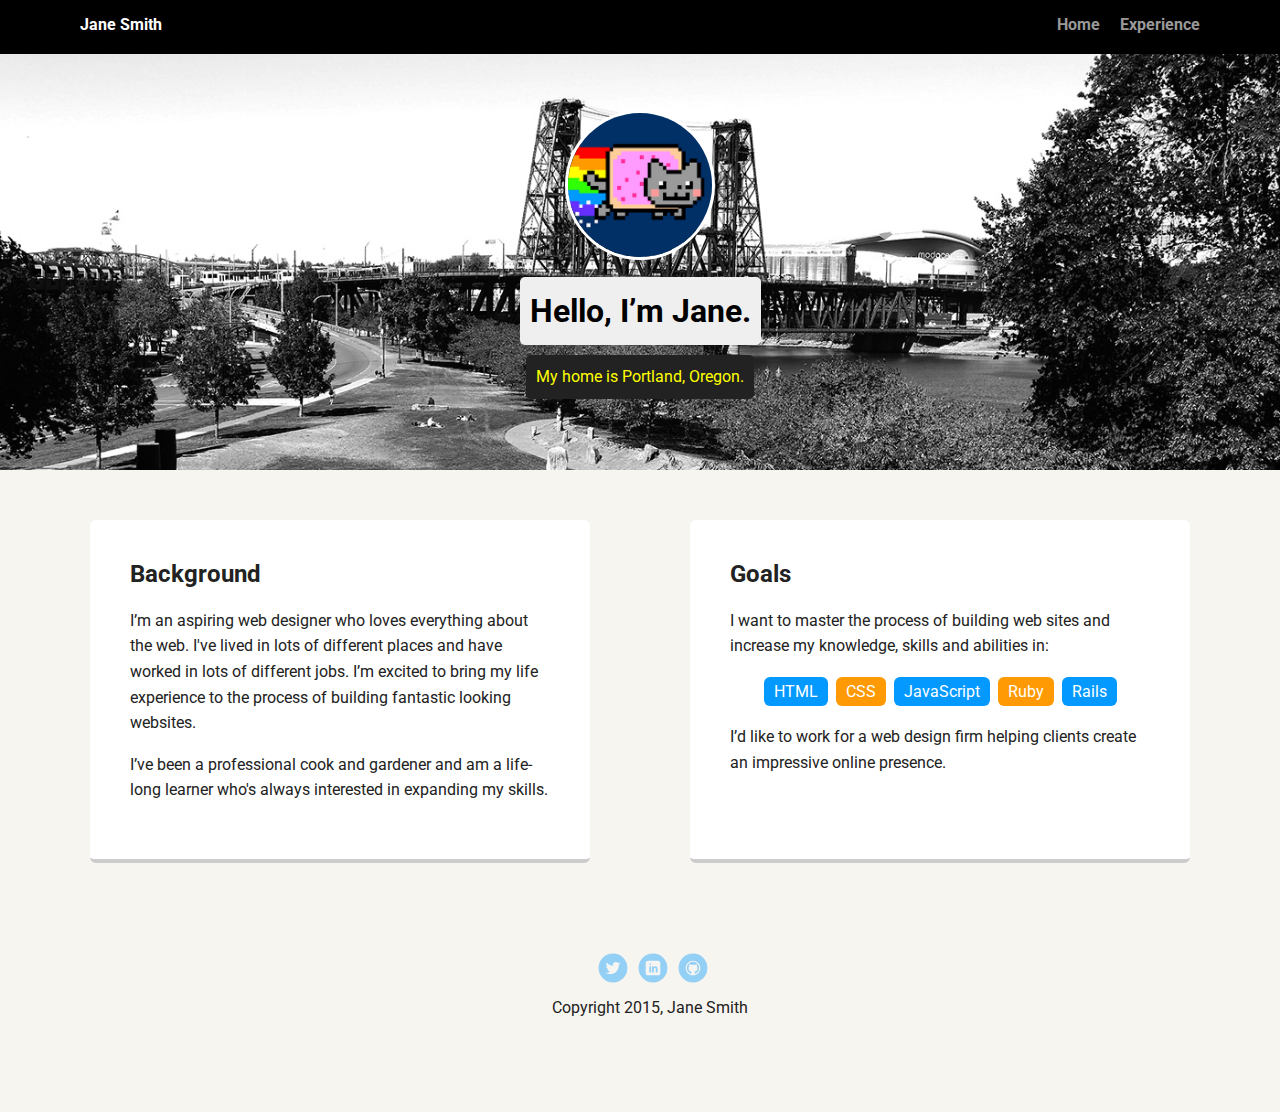
==== index.html @ 8313af24 "Added project files" ====
<!doctype html>
<html lang="en">
<head>
  <meta charset="utf-8">
  <title>Jane Smith's Profile</title>
  <meta name="viewport" content="width=device-width, initial-scale=1.0">
  <link rel="stylesheet" href="styles.css">
  <link href="https://fonts.googleapis.com/css?family=Muli%7CRoboto:400,300,500,700,900" rel="stylesheet"></head>
  <body>

    <div class="main-nav">
        <ul class="nav">
          <li class="name">Jane Smith</li>
          <li><a href="#">Home</a></li>
          <li><a href="#">Experience</a></li>
        </ul>
    </div>

    <header>
      <img src="images/me.png" alt="Drawing of Jane Smith" class="profile-image">
      <h1 class="tag name">Hello, I’m Jane.</h1>
      <p class="tag location">My home is Portland, Oregon.</p>
    </header>

    <main class="flex">
      <div class="card">
        <h2>Background</h2>
        <p>I’m an aspiring web designer who loves everything about the web. I've lived in lots of different places and have worked in lots of different jobs. I’m excited to bring my life experience to the process of building fantastic looking websites.</p>
        <p>I’ve been a professional cook and gardener and am a life-long learner who's always interested in expanding my skills.</p>
      </div> 

      <div class="card">
        <h2>Goals</h2>
        <p>I want to master the process of building web sites and increase my knowledge, skills and abilities in:</p>
        <ul class="skills">
          <li>HTML</li>
          <li>CSS</li>
          <li>JavaScript</li>
          <li>Ruby</li>
          <li>Rails</li>
        </ul>
        <p>I’d like to work for a web design firm helping clients create an impressive online presence.</p>
      </div> 

    </main>
    <footer>
      <ul>
        <li><a href="#" class="social twitter">Twitter</a></li>
        <li><a href="#" class="social linkedin">LinkedIn</a></li>
        <li><a href="#" class="social github">Github</a></li>
      </ul>
      <p class="copyright">Copyright 2015, Jane Smith</p>
    </footer>
  </body>
  </html>
---- styles.css ----
/* Global Layout Set-up */
* { 
  box-sizing: border-box;
}
  
body {
  margin: 0;
  padding: 0;
  text-align: center;
  font-family: 'Roboto', sans-serif;
  color: #222;
  background: #f7f5f0;
}
/* Link Styles */

a {
  text-decoration: none;
  color: #999;
}
a:hover {
  color: #6633ff;
}

/* Section Styles */

.main-nav {
  width: 100%;
  background: black;
  min-height: 30px;
  padding: 10px;
  position: fixed;
  text-align: center;
}
.nav {
  display: flex;
  justify-content: space-around;
  font-weight: 700;
  list-style-type: none;
  margin: 0 auto;
  padding: 0;
}

.nav .name {
    display: block;
    margin-right: auto;
    color: white;
}
.nav li {
  padding: 5px 10px 10px 10px;
}
.nav a {
  transition: all .5s;
}
.nav a:hover {
  color: white
}

header {
  text-align: center;
  background: url('images/portland.jpg') no-repeat top center ;
  background-size: cover;
  overflow: hidden;
  padding-top: 60px;
}
header {
  line-height: 1.5;
}
header .profile-image {
  margin-top: 50px;
  width: 150px;
  height: 150px;
  border-radius: 50%;
  border: 3px solid white;
  transition: all .5s;
}
header .profile-image:hover {
  transform: scale(1.2) rotate(5deg);
}
.tag {
  background-color: #efefef;
  color: black;
  padding: 10px;
  border-radius: 5px;
  display: table;
  margin: 10px auto;
} 
.location {
  background-color: #222;
  color: yellow;
}
.card {
  margin: 30px;
  padding: 20px 40px 40px;
  max-width: 500px;
  text-align: left;
  background: #fff;
  border-bottom: 4px solid #ccc;
  border-radius: 6px;
  transition: all .5s;
}
.card:hover {
  border-color: #ff99ff;
}

ul.skills {
  padding: 0;
  text-align: center;
}

.skills li {
  border-radius: 6px;
  display: inline-block;
  background: #ff9904;
  color: white;
  padding: 5px 10px;
  margin: 2px;
}

.skills li:nth-child(odd) {
  background: #0399ff;
}

footer {
  width: 100%;
  min-height: 30px;
  padding: 20px 0 40px 20px;
}

footer .copyright {
  top: -8px;
  font-size: .75em;
}

footer ul {
  list-style-type: none;
  margin: 0;
  padding: 0;
}

footer ul li {
  display: inline-block;
}

a.social {
  display: inline-block;
  text-indent: -9999px;
  margin-left: 5px;
  width: 30px;
  height: 30px;
  background-size: 30px 30px;
  opacity: .4;
  transition: all .5s;
}
a.twitter {
  background-image: url(images/twitter.svg);
}
a.linkedin {
  background-image: url(images/linkedin.svg);
}
a.github {
  background-image: url(images/github.svg);
}
a.social:hover {
  opacity: 1;
}
.clearfix {
  clear: both;
}

/* Styles for larger screens */
@media screen and (min-width: 720px) {
  
  .flex {
      display: -ms-flexbox;      /* TWEENER - IE 10 */
      display: flex; 
      max-width: 1200px;
      -ms-flex-pack: distribute;
      justify-content: space-around;
      margin: 0 auto;
  }

  header {
    min-height: 470px;
  }

  .nav {
    max-width: 1200px;
    padding: 0 30px;
  }


  main {
    padding-top: 20px;
  }

  main p {
    line-height: 1.6em;
  }

  footer {
    font-size: 1.3em;
    max-width: 1200px;
    margin: 40px auto;
  }

}
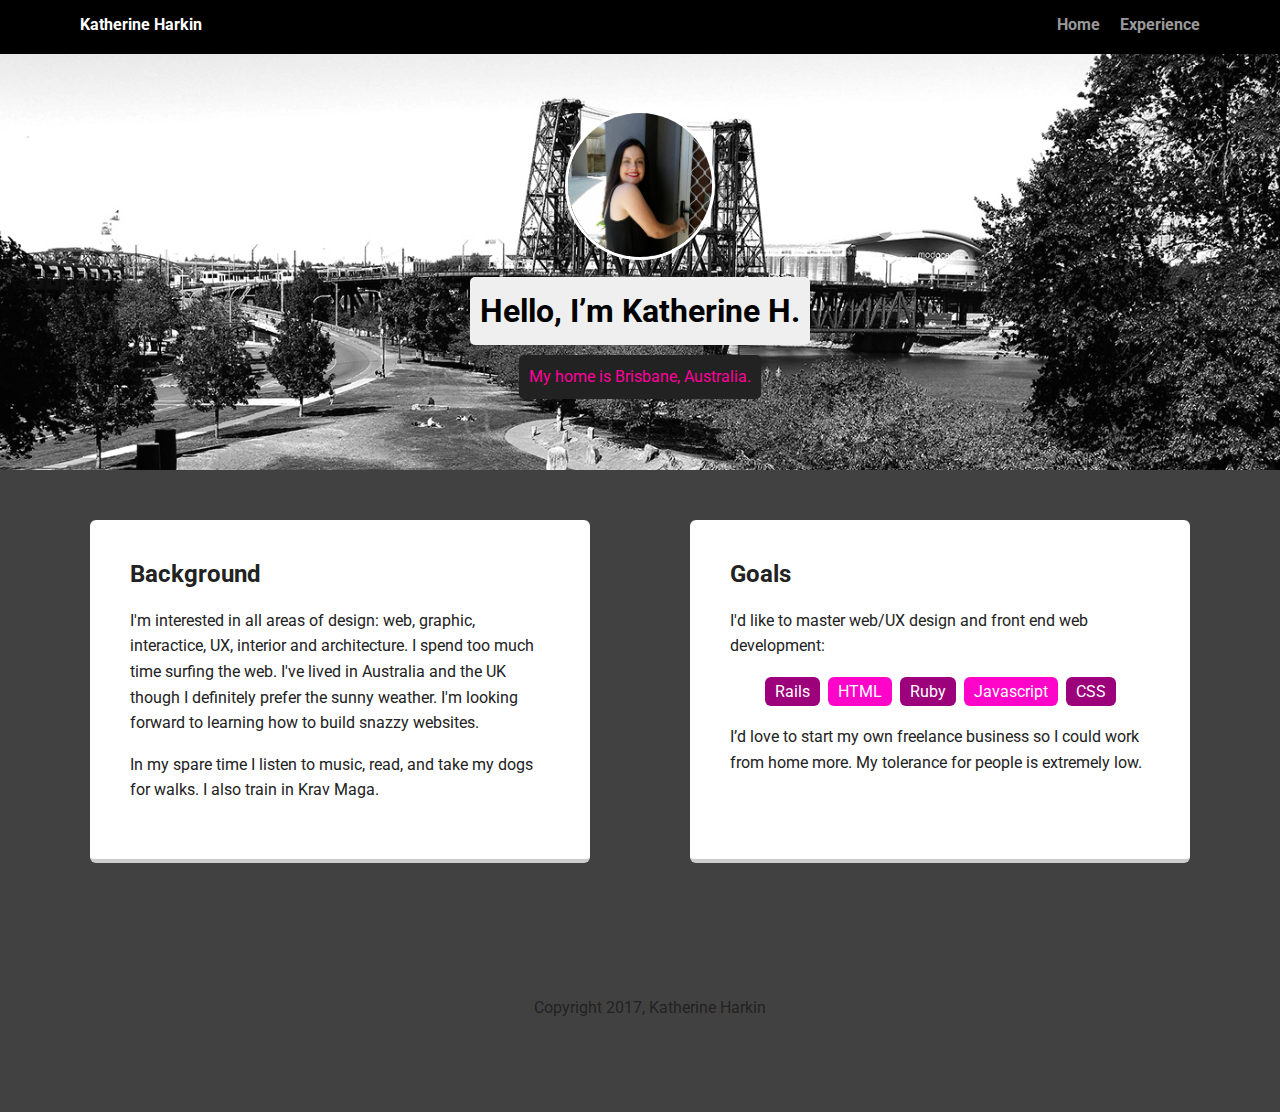
==== commit 27d1aaf4: "first iteration" ====
--- a/index.html
+++ b/index.html
@@ -4,42 +4,42 @@
   <meta charset="utf-8">
   <title>Jane Smith's Profile</title>
   <meta name="viewport" content="width=device-width, initial-scale=1.0">
-  <link rel="stylesheet" href="styles.css">
+  <link rel="stylesheet" href="css/styles.css">
   <link href="https://fonts.googleapis.com/css?family=Muli%7CRoboto:400,300,500,700,900" rel="stylesheet"></head>
   <body>
 
     <div class="main-nav">
         <ul class="nav">
-          <li class="name">Jane Smith</li>
+          <li class="name">Katherine Harkin</li>
           <li><a href="#">Home</a></li>
           <li><a href="#">Experience</a></li>
         </ul>
     </div>
 
     <header>
-      <img src="images/me.png" alt="Drawing of Jane Smith" class="profile-image">
-      <h1 class="tag name">Hello, I’m Jane.</h1>
-      <p class="tag location">My home is Portland, Oregon.</p>
+      <img src="images/me.png" alt="Photo of Katherine Harkin" class="profile-image">
+      <h1 class="tag name">Hello, I’m Katherine H.</h1>
+      <p class="tag location">My home is Brisbane, Australia.</p>
     </header>
 
     <main class="flex">
       <div class="card">
         <h2>Background</h2>
-        <p>I’m an aspiring web designer who loves everything about the web. I've lived in lots of different places and have worked in lots of different jobs. I’m excited to bring my life experience to the process of building fantastic looking websites.</p>
-        <p>I’ve been a professional cook and gardener and am a life-long learner who's always interested in expanding my skills.</p>
+        <p>I'm interested in all areas of design: web, graphic, interactice, UX, interior and architecture. I spend too much time surfing the web. I've lived in Australia and the UK though I definitely prefer the sunny weather. I'm looking forward to learning how to build snazzy websites.</p>
+        <p>In my spare time I listen to music, read, and take my dogs for walks. I also train in Krav Maga.</p>
       </div> 
 
       <div class="card">
         <h2>Goals</h2>
-        <p>I want to master the process of building web sites and increase my knowledge, skills and abilities in:</p>
+        <p>I'd like to master web/UX design and front end web development:</p>
         <ul class="skills">
+          <li>Rails</li>
           <li>HTML</li>
+          <li>Ruby</li>
+          <li>Javascript</li>
           <li>CSS</li>
-          <li>JavaScript</li>
-          <li>Ruby</li>
-          <li>Rails</li>
         </ul>
-        <p>I’d like to work for a web design firm helping clients create an impressive online presence.</p>
+        <p>I’d love to start my own freelance business so I could work from home more. My tolerance for people is extremely low.</p>
       </div> 
 
     </main>
@@ -49,7 +49,7 @@
         <li><a href="#" class="social linkedin">LinkedIn</a></li>
         <li><a href="#" class="social github">Github</a></li>
       </ul>
-      <p class="copyright">Copyright 2015, Jane Smith</p>
+      <p class="copyright">Copyright 2017, Katherine Harkin</p>
     </footer>
   </body>
   </html>
--- a/css/styles.css
+++ b/css/styles.css
@@ -0,0 +1,2 @@
+*{box-sizing:border-box}body{margin:0;padding:0;text-align:center;font-family:'Roboto', sans-serif;color:#222;background:#424141}a{text-decoration:none;color:#999}a:hover{color:#6633ff}.main-nav{width:100%;background:black;min-height:30px;padding:10px;position:fixed;text-align:center}.nav{display:flex;justify-content:space-around;font-weight:700;list-style-type:none;margin:0 auto;padding:0}.nav .name{display:block;margin-right:auto;color:white}.nav li{padding:5px 10px 10px 10px}.nav a{transition:all .5s}.nav a:hover{color:#fff}header{text-align:center;background:url("../images/portland.jpg") no-repeat top center;background-size:cover;overflow:hidden;padding-top:60px}header{line-height:1.5}header .profile-image{margin-top:50px;width:150px;height:150px;border-radius:50%;border:3px solid white;transition:all .5s}header .profile-image:hover{transform:scale(1.2) rotate(5deg)}.tag{background-color:#efefef;color:black;padding:10px;border-radius:5px;display:table;margin:10px auto}.location{background-color:#222;color:#FF009D}.card{margin:30px;padding:20px 40px 40px;max-width:500px;text-align:left;background:#fff;border-bottom:4px solid #ccc;border-radius:6px;transition:all .5s}.card:hover{border-color:#ff99ff}ul.skills{padding:0;text-align:center}ul.skills li{border-radius:6px;display:inline-block;background:#FF04C9;color:white;padding:5px 10px;margin:2px}ul.skills li:nth-child(odd){background:#9d007b}footer{width:100%;min-height:30px;padding:20px 0 40px 20px}footer .copyright{top:-8px;font-size:.75em}footer ul{list-style-type:none;margin:0;padding:0}footer ul li{display:inline-block}a.social{display:inline-block;text-indent:-9999px;margin-left:5px;width:30px;height:30px;background-size:30px 30px;opacity:.4;transition:all .5s}a.twitter{background-image:url(images/twitter.svg)}a.linkedin{background-image:url(images/linkedin.svg)}a.github{background-image:url(images/github.svg)}a.social:hover{opacity:1}.clearfix{clear:both}@media screen and (min-width: 720px){.flex{display:-ms-flexbox;display:flex;max-width:1200px;-ms-flex-pack:distribute;justify-content:space-around;margin:0 auto}header{min-height:470px}.nav{max-width:1200px;padding:0 30px}main{padding-top:20px}main p{line-height:1.6em}footer{font-size:1.3em;max-width:1200px;margin:40px auto}}
+/*# sourceMappingURL=styles.css.map */
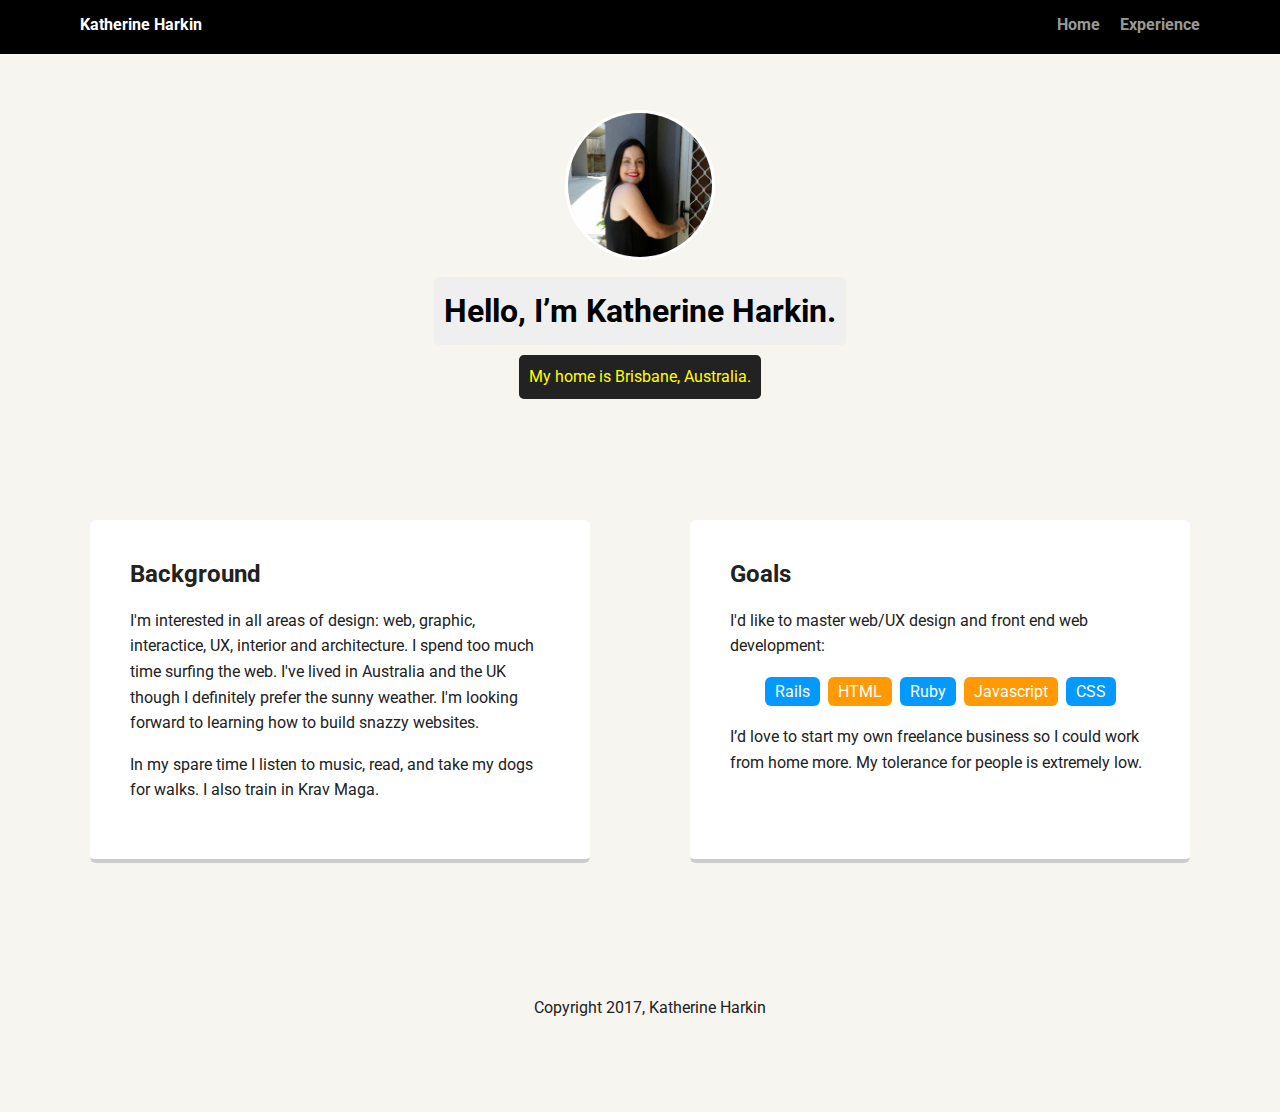
==== commit c40507e4: "deleted sass file. edited content." ====
--- a/index.html
+++ b/index.html
@@ -2,7 +2,7 @@
 <html lang="en">
 <head>
   <meta charset="utf-8">
-  <title>Jane Smith's Profile</title>
+  <title>Katherine Harkin's Profile</title>
   <meta name="viewport" content="width=device-width, initial-scale=1.0">
   <link rel="stylesheet" href="css/styles.css">
   <link href="https://fonts.googleapis.com/css?family=Muli%7CRoboto:400,300,500,700,900" rel="stylesheet"></head>
@@ -18,7 +18,7 @@
 
     <header>
       <img src="images/me.png" alt="Photo of Katherine Harkin" class="profile-image">
-      <h1 class="tag name">Hello, I’m Katherine H.</h1>
+      <h1 class="tag name">Hello, I’m Katherine Harkin.</h1>
       <p class="tag location">My home is Brisbane, Australia.</p>
     </header>
 
@@ -45,7 +45,7 @@
     </main>
     <footer>
       <ul>
-        <li><a href="#" class="social twitter">Twitter</a></li>
+        <li><a href="https://twitter.com/harkimitect" class="social twitter">Twitter</a></li>
         <li><a href="#" class="social linkedin">LinkedIn</a></li>
         <li><a href="#" class="social github">Github</a></li>
       </ul>
--- a/css/styles.css
+++ b/css/styles.css
@@ -1,2 +1,207 @@
-*{box-sizing:border-box}body{margin:0;padding:0;text-align:center;font-family:'Roboto', sans-serif;color:#222;background:#424141}a{text-decoration:none;color:#999}a:hover{color:#6633ff}.main-nav{width:100%;background:black;min-height:30px;padding:10px;position:fixed;text-align:center}.nav{display:flex;justify-content:space-around;font-weight:700;list-style-type:none;margin:0 auto;padding:0}.nav .name{display:block;margin-right:auto;color:white}.nav li{padding:5px 10px 10px 10px}.nav a{transition:all .5s}.nav a:hover{color:#fff}header{text-align:center;background:url("../images/portland.jpg") no-repeat top center;background-size:cover;overflow:hidden;padding-top:60px}header{line-height:1.5}header .profile-image{margin-top:50px;width:150px;height:150px;border-radius:50%;border:3px solid white;transition:all .5s}header .profile-image:hover{transform:scale(1.2) rotate(5deg)}.tag{background-color:#efefef;color:black;padding:10px;border-radius:5px;display:table;margin:10px auto}.location{background-color:#222;color:#FF009D}.card{margin:30px;padding:20px 40px 40px;max-width:500px;text-align:left;background:#fff;border-bottom:4px solid #ccc;border-radius:6px;transition:all .5s}.card:hover{border-color:#ff99ff}ul.skills{padding:0;text-align:center}ul.skills li{border-radius:6px;display:inline-block;background:#FF04C9;color:white;padding:5px 10px;margin:2px}ul.skills li:nth-child(odd){background:#9d007b}footer{width:100%;min-height:30px;padding:20px 0 40px 20px}footer .copyright{top:-8px;font-size:.75em}footer ul{list-style-type:none;margin:0;padding:0}footer ul li{display:inline-block}a.social{display:inline-block;text-indent:-9999px;margin-left:5px;width:30px;height:30px;background-size:30px 30px;opacity:.4;transition:all .5s}a.twitter{background-image:url(images/twitter.svg)}a.linkedin{background-image:url(images/linkedin.svg)}a.github{background-image:url(images/github.svg)}a.social:hover{opacity:1}.clearfix{clear:both}@media screen and (min-width: 720px){.flex{display:-ms-flexbox;display:flex;max-width:1200px;-ms-flex-pack:distribute;justify-content:space-around;margin:0 auto}header{min-height:470px}.nav{max-width:1200px;padding:0 30px}main{padding-top:20px}main p{line-height:1.6em}footer{font-size:1.3em;max-width:1200px;margin:40px auto}}
-/*# sourceMappingURL=styles.css.map */
+/* Global Layout Set-up */
+* { 
+  box-sizing: border-box;
+}
+  
+body {
+  margin: 0;
+  padding: 0;
+  text-align: center;
+  font-family: 'Roboto', sans-serif;
+  color: #222;
+  background: #f7f5f0;
+}
+/* Link Styles */
+
+a {
+  text-decoration: none;
+  color: #999;
+}
+a:hover {
+  color: #6633ff;
+}
+
+/* Section Styles */
+
+.main-nav {
+  width: 100%;
+  background: black;
+  min-height: 30px;
+  padding: 10px;
+  position: fixed;
+  text-align: center;
+}
+.nav {
+  display: flex;
+  justify-content: space-around;
+  font-weight: 700;
+  list-style-type: none;
+  margin: 0 auto;
+  padding: 0;
+}
+
+.nav .name {
+    display: block;
+    margin-right: auto;
+    color: white;
+}
+.nav li {
+  padding: 5px 10px 10px 10px;
+}
+.nav a {
+  transition: all .5s;
+}
+.nav a:hover {
+  color: white
+}
+
+header {
+  text-align: center;
+  background: url('images/portland.jpg') no-repeat top center ;
+  background-size: cover;
+  overflow: hidden;
+  padding-top: 60px;
+}
+header {
+  line-height: 1.5;
+}
+header .profile-image {
+  margin-top: 50px;
+  width: 150px;
+  height: 150px;
+  border-radius: 50%;
+  border: 3px solid white;
+  transition: all .5s;
+}
+header .profile-image:hover {
+  transform: scale(1.2) rotate(5deg);
+}
+.tag {
+  background-color: #efefef;
+  color: black;
+  padding: 10px;
+  border-radius: 5px;
+  display: table;
+  margin: 10px auto;
+} 
+.location {
+  background-color: #222;
+  color: yellow;
+}
+.card {
+  margin: 30px;
+  padding: 20px 40px 40px;
+  max-width: 500px;
+  text-align: left;
+  background: #fff;
+  border-bottom: 4px solid #ccc;
+  border-radius: 6px;
+  transition: all .5s;
+}
+.card:hover {
+  border-color: #ff99ff;
+}
+
+ul.skills {
+  padding: 0;
+  text-align: center;
+}
+
+.skills li {
+  border-radius: 6px;
+  display: inline-block;
+  background: #ff9904;
+  color: white;
+  padding: 5px 10px;
+  margin: 2px;
+}
+
+.skills li:nth-child(odd) {
+  background: #0399ff;
+}
+
+footer {
+  width: 100%;
+  min-height: 30px;
+  padding: 20px 0 40px 20px;
+}
+
+footer .copyright {
+  top: -8px;
+  font-size: .75em;
+}
+
+footer ul {
+  list-style-type: none;
+  margin: 0;
+  padding: 0;
+}
+
+footer ul li {
+  display: inline-block;
+}
+
+a.social {
+  display: inline-block;
+  text-indent: -9999px;
+  margin-left: 5px;
+  width: 30px;
+  height: 30px;
+  background-size: 30px 30px;
+  opacity: .4;
+  transition: all .5s;
+}
+a.twitter {
+  background-image: url(images/twitter.svg);
+}
+a.linkedin {
+  background-image: url(images/linkedin.svg);
+}
+a.github {
+  background-image: url(images/github.svg);
+}
+a.social:hover {
+  opacity: 1;
+}
+.clearfix {
+  clear: both;
+}
+
+/* Styles for larger screens */
+@media screen and (min-width: 720px) {
+  
+  .flex {
+      display: -ms-flexbox;      /* TWEENER - IE 10 */
+      display: flex; 
+      max-width: 1200px;
+      -ms-flex-pack: distribute;
+      justify-content: space-around;
+      margin: 0 auto;
+  }
+
+  header {
+    min-height: 470px;
+  }
+
+  .nav {
+    max-width: 1200px;
+    padding: 0 30px;
+  }
+
+
+  main {
+    padding-top: 20px;
+  }
+
+  main p {
+    line-height: 1.6em;
+  }
+
+  footer {
+    font-size: 1.3em;
+    max-width: 1200px;
+    margin: 40px auto;
+  }
+
+}
+
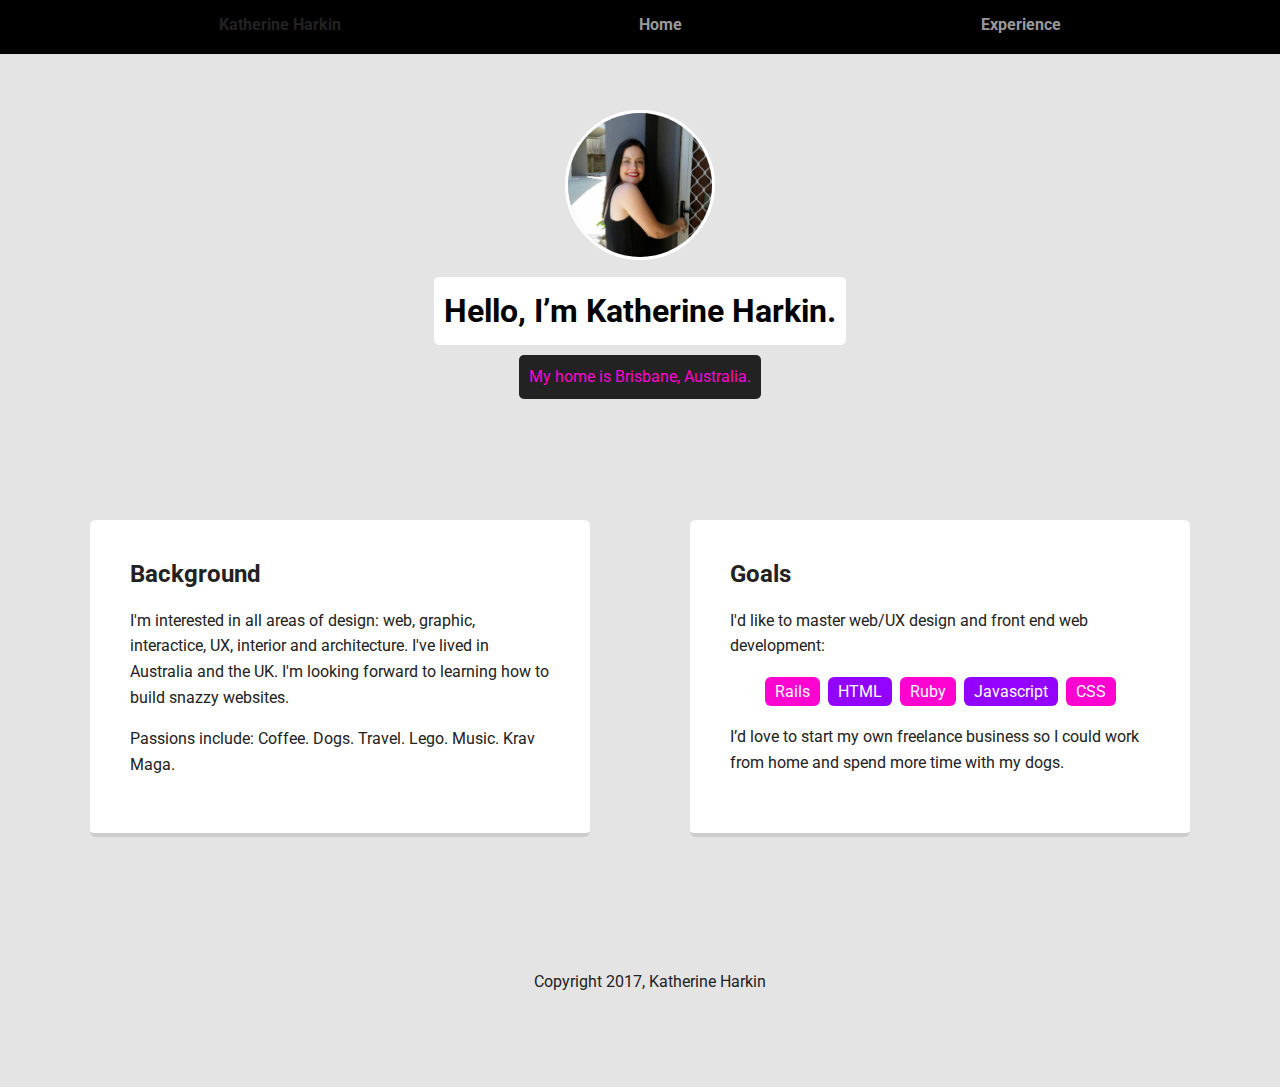
==== commit a3a66ba6: "Extended experience page. Added images to folder." ====
--- a/index.html
+++ b/index.html
@@ -10,9 +10,9 @@
 
     <div class="main-nav">
         <ul class="nav">
-          <li class="name">Katherine Harkin</li>
-          <li><a href="#">Home</a></li>
-          <li><a href="#">Experience</a></li>
+          <li class="#">Katherine Harkin</li>
+          <li><a href="index.html">Home</a></li>
+          <li><a href="experience.html">Experience</a></li>
         </ul>
     </div>
 
@@ -25,8 +25,8 @@
     <main class="flex">
       <div class="card">
         <h2>Background</h2>
-        <p>I'm interested in all areas of design: web, graphic, interactice, UX, interior and architecture. I spend too much time surfing the web. I've lived in Australia and the UK though I definitely prefer the sunny weather. I'm looking forward to learning how to build snazzy websites.</p>
-        <p>In my spare time I listen to music, read, and take my dogs for walks. I also train in Krav Maga.</p>
+        <p>I'm interested in all areas of design: web, graphic, interactice, UX, interior and architecture. I've lived in Australia and the UK. I'm looking forward to learning how to build snazzy websites.</p>
+        <p>Passions include: Coffee. Dogs. Travel. Lego. Music. Krav Maga.</p>
       </div> 
 
       <div class="card">
@@ -39,15 +39,14 @@
           <li>Javascript</li>
           <li>CSS</li>
         </ul>
-        <p>I’d love to start my own freelance business so I could work from home more. My tolerance for people is extremely low.</p>
+        <p>I’d love to start my own freelance business so I could work from home and spend more time with my dogs.</p>
       </div> 
 
     </main>
     <footer>
       <ul>
         <li><a href="https://twitter.com/harkimitect" class="social twitter">Twitter</a></li>
-        <li><a href="#" class="social linkedin">LinkedIn</a></li>
-        <li><a href="#" class="social github">Github</a></li>
+        <li><a href="https://github.com/harkitect" class="social github">Github</a></li>
       </ul>
       <p class="copyright">Copyright 2017, Katherine Harkin</p>
     </footer>
--- a/css/styles.css
+++ b/css/styles.css
@@ -9,7 +9,7 @@
   text-align: center;
   font-family: 'Roboto', sans-serif;
   color: #222;
-  background: #f7f5f0;
+  background: #e4e4e4;
 }
 /* Link Styles */
 
@@ -18,7 +18,7 @@
   color: #999;
 }
 a:hover {
-  color: #6633ff;
+  color: #D60A98;
 }
 
 /* Section Styles */
@@ -76,8 +76,17 @@
 header .profile-image:hover {
   transform: scale(1.2) rotate(5deg);
 }
+
+.lego-image {
+  margin-top: 50px;
+  width: 250px;
+  height: 250px;
+  border-radius: 50%;
+  border: 3px solid white;
+}
+
 .tag {
-  background-color: #efefef;
+  background-color: #fff;
   color: black;
   padding: 10px;
   border-radius: 5px;
@@ -86,8 +95,14 @@
 } 
 .location {
   background-color: #222;
-  color: yellow;
-}
+  color: #FF03D1;
+}
+
+.experience {
+  background-color: #222;
+  color: #FF03D1;
+}
+
 .card {
   margin: 30px;
   padding: 20px 40px 40px;
@@ -99,7 +114,7 @@
   transition: all .5s;
 }
 .card:hover {
-  border-color: #ff99ff;
+  border-color: #161516;
 }
 
 ul.skills {
@@ -110,14 +125,14 @@
 .skills li {
   border-radius: 6px;
   display: inline-block;
-  background: #ff9904;
+  background: #9204FF;
   color: white;
   padding: 5px 10px;
   margin: 2px;
 }
 
 .skills li:nth-child(odd) {
-  background: #0399ff;
+  background: #FF03D1;
 }
 
 footer {
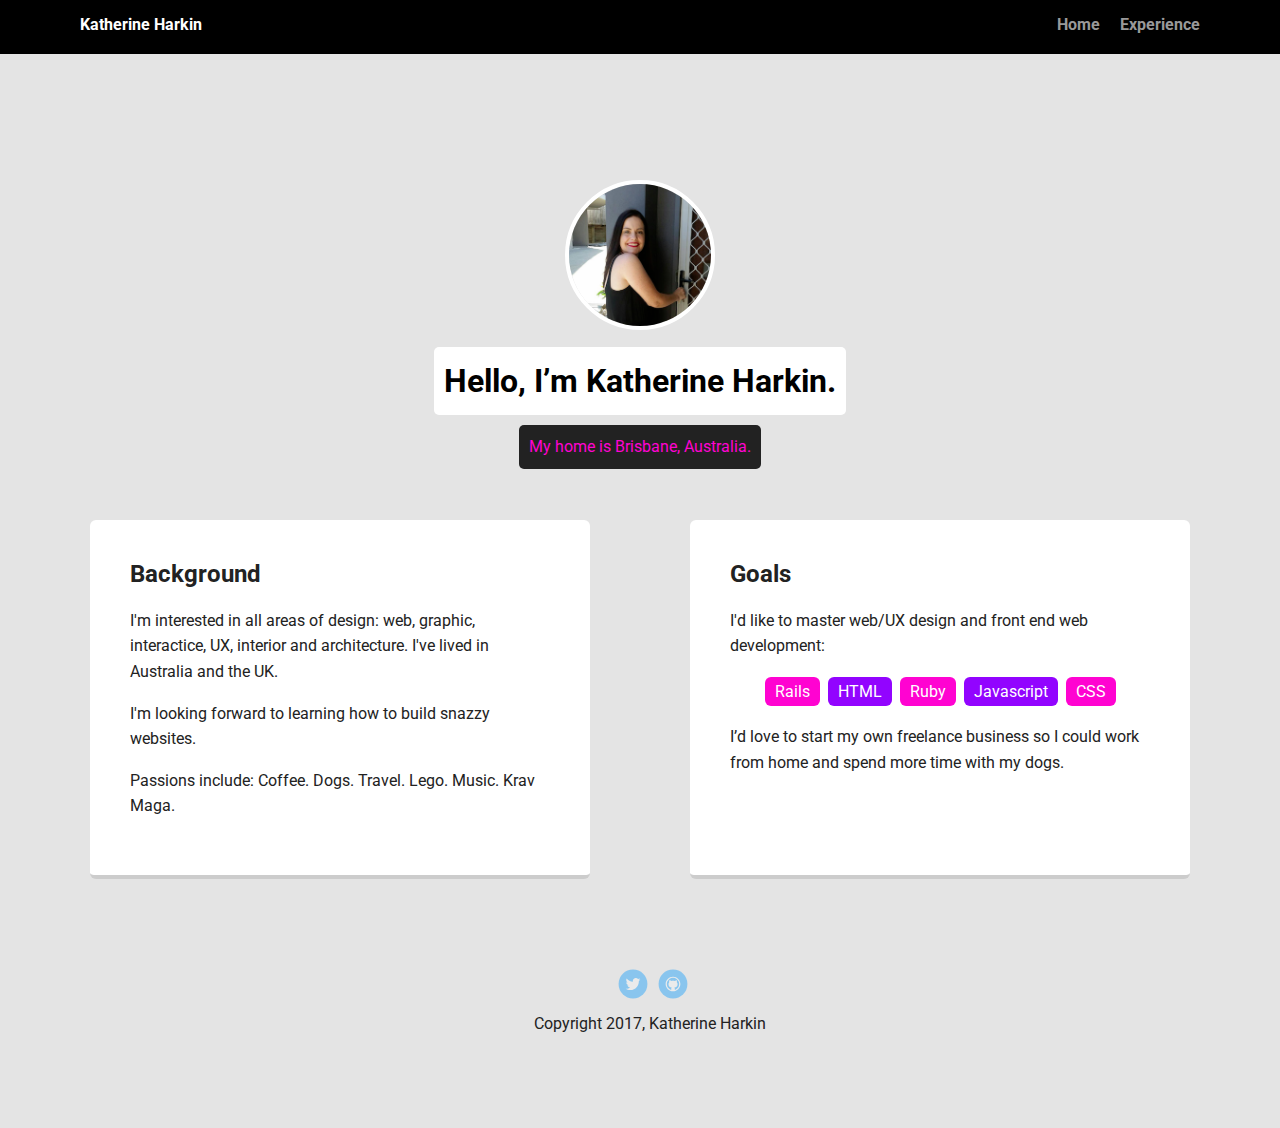
==== commit 5c23e581: "Final changes to site." ====
--- a/index.html
+++ b/index.html
@@ -10,7 +10,7 @@
 
     <div class="main-nav">
         <ul class="nav">
-          <li class="#">Katherine Harkin</li>
+          <li class="name">Katherine Harkin</li>
           <li><a href="index.html">Home</a></li>
           <li><a href="experience.html">Experience</a></li>
         </ul>
@@ -25,7 +25,8 @@
     <main class="flex">
       <div class="card">
         <h2>Background</h2>
-        <p>I'm interested in all areas of design: web, graphic, interactice, UX, interior and architecture. I've lived in Australia and the UK. I'm looking forward to learning how to build snazzy websites.</p>
+        <p>I'm interested in all areas of design: web, graphic, interactice, UX, interior and architecture. I've lived in Australia and the UK.</p>
+        <p>I'm looking forward to learning how to build snazzy websites.</p>
         <p>Passions include: Coffee. Dogs. Travel. Lego. Music. Krav Maga.</p>
       </div> 
 
--- a/css/styles.css
+++ b/css/styles.css
@@ -56,28 +56,54 @@
 }
 
 header {
-  text-align: center;
-  background: url('images/portland.jpg') no-repeat top center ;
-  background-size: cover;
-  overflow: hidden;
-  padding-top: 60px;
-}
-header {
   line-height: 1.5;
 }
 header .profile-image {
-  margin-top: 50px;
+  margin-top: 80px;
   width: 150px;
   height: 150px;
   border-radius: 50%;
+  border: 4px solid white;
+  transition: all .5s;
+
+  z-index: 2;
+
+  position: relative;
+  top: 100px;
+}
+header .profile-image:hover {
+  transform: scale(1.2) rotate(185deg);
+}
+
+.banner-image {
+  text-align: center;
+  background: url('../images/banner.jpg') no-repeat center ;
+  background-size: cover;
+  background-position: 25%;
+  overflow: hidden;
+  padding-top: 0px;
+  height: 300px;
+  width: 1200px;
+  position: absolute;
+  left: 50%;
+  margin-left: -600px;
+  margin-top: 100px;
+  -webkit-border-radius: 10px;
+  -moz-border-radius: 10px;
+  border-radius: 10px;
+  z-index: 1;
+}
+
+
+.computer-image {
+  margin-top: 50px;
+  width: 250px;
+  height: 250px;
+  border-radius: 50%;
   border: 3px solid white;
-  transition: all .5s;
-}
-header .profile-image:hover {
-  transform: scale(1.2) rotate(5deg);
-}
-
-.lego-image {
+}
+
+.dog-image {
   margin-top: 50px;
   width: 250px;
   height: 250px;
@@ -92,6 +118,8 @@
   border-radius: 5px;
   display: table;
   margin: 10px auto;
+  top: 100px;
+  position: relative;
 } 
 .location {
   background-color: #222;
@@ -167,13 +195,11 @@
   transition: all .5s;
 }
 a.twitter {
-  background-image: url(images/twitter.svg);
-}
-a.linkedin {
-  background-image: url(images/linkedin.svg);
-}
+  background-image: url(../images/twitter.svg);
+}
+
 a.github {
-  background-image: url(images/github.svg);
+  background-image: url(../images/github.svg);
 }
 a.social:hover {
   opacity: 1;
